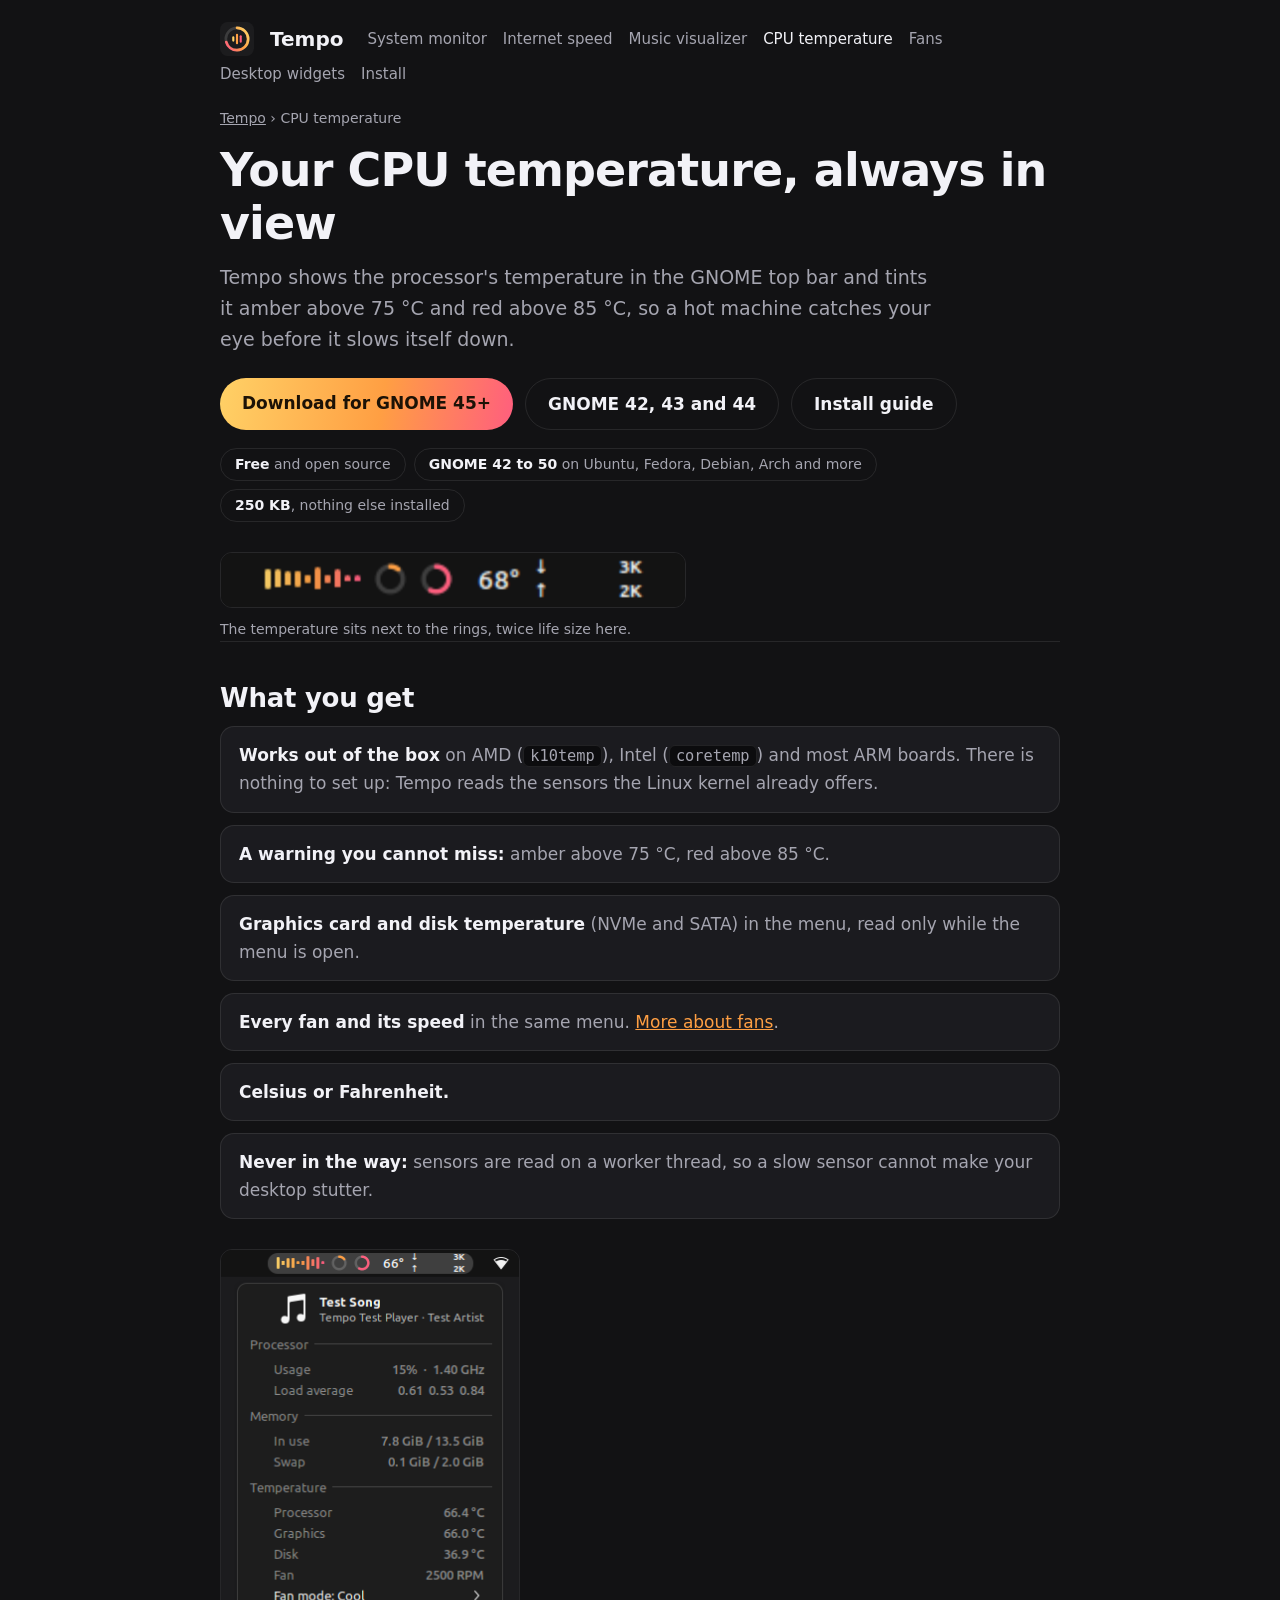
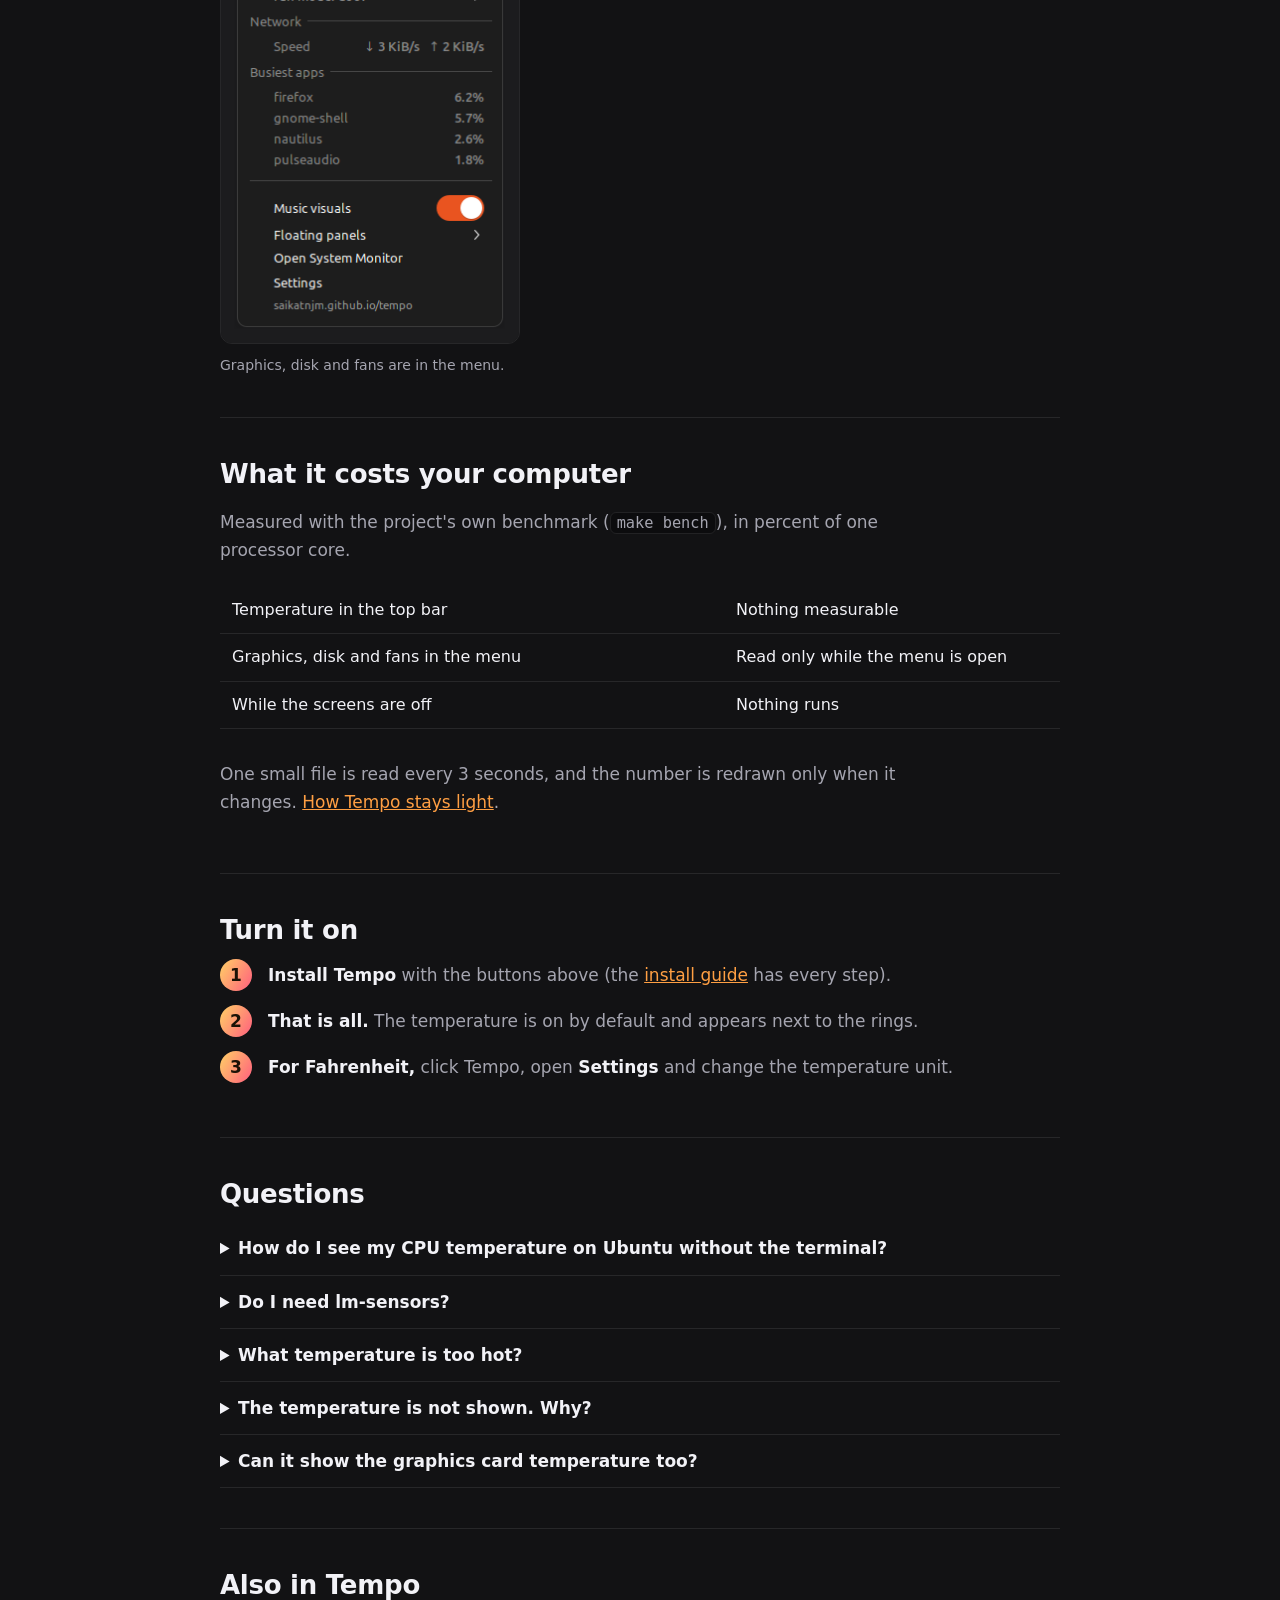
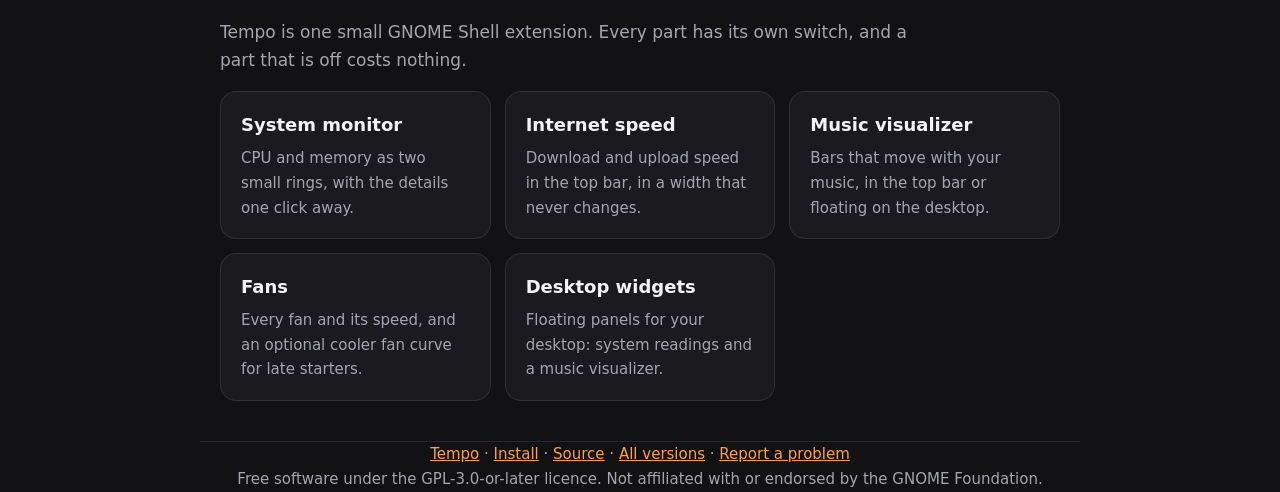
==== docs/cpu-temperature.html @ e10b75ae "Website: Tempo as a super light system monitor, and a page per feature People look for the things Te" ====
<!doctype html>
<html lang="en">
<head>
<meta charset="utf-8">
<meta name="viewport" content="width=device-width, initial-scale=1">
<title>CPU temperature in the GNOME top bar on Linux | Tempo</title>
<meta name="description" content="Show your CPU temperature in the top bar on Ubuntu, Fedora or any Linux with GNOME. AMD, Intel and ARM, with graphics and disk temperature one click away.">
<meta name="google-site-verification" content="RF5trxrdZtkytEnmTEsT2Wl1QqtxB0JtmKpjnZm3wFc">
<link rel="canonical" href="https://saikatnjm.github.io/tempo/cpu-temperature.html">
<meta property="og:type" content="website">
<meta property="og:site_name" content="Tempo">
<meta property="og:title" content="CPU temperature in the GNOME top bar on Linux | Tempo">
<meta property="og:description" content="Show your CPU temperature in the top bar on Ubuntu, Fedora or any Linux with GNOME. AMD, Intel and ARM, with graphics and disk temperature one click away.">
<meta property="og:url" content="https://saikatnjm.github.io/tempo/cpu-temperature.html">
<meta property="og:image" content="https://saikatnjm.github.io/tempo/assets/social-card.png">
<meta property="og:image:width" content="1200">
<meta property="og:image:height" content="630">
<meta property="og:image:alt" content="Tempo: a super light system monitor for the GNOME top bar">
<meta name="twitter:card" content="summary_large_image">
<link rel="icon" type="image/svg+xml" href="assets/logo.svg">
<link rel="stylesheet" href="assets/site.css">
<script type="application/ld+json">
{
 "@context": "https://schema.org",
 "@graph": [
  {
   "@type": "SoftwareApplication",
   "name": "Tempo",
   "description": "A super light system monitor for the GNOME top bar on Linux: CPU and memory rings, temperature, internet speed and fans, with a music visualizer and desktop widgets when you want them.",
   "applicationCategory": "UtilitiesApplication",
   "applicationSubCategory": "System monitor",
   "operatingSystem": "Linux with the GNOME desktop (GNOME Shell 42 to 50)",
   "softwareVersion": "1.2.0",
   "offers": {
    "@type": "Offer",
    "price": "0",
    "priceCurrency": "USD"
   },
   "isAccessibleForFree": true,
   "license": "https://www.gnu.org/licenses/gpl-3.0.html",
   "url": "https://saikatnjm.github.io/tempo/",
   "downloadUrl": "https://github.com/saikatnjm/tempo/releases/latest",
   "codeRepository": "https://github.com/saikatnjm/tempo",
   "image": "https://saikatnjm.github.io/tempo/assets/social-card.png",
   "screenshot": "https://saikatnjm.github.io/tempo/assets/float-both.png"
  },
  {
   "@type": "BreadcrumbList",
   "itemListElement": [
    {
     "@type": "ListItem",
     "position": 1,
     "name": "Tempo",
     "item": "https://saikatnjm.github.io/tempo/"
    },
    {
     "@type": "ListItem",
     "position": 2,
     "name": "CPU temperature",
     "item": "https://saikatnjm.github.io/tempo/cpu-temperature.html"
    }
   ]
  },
  {
   "@type": "FAQPage",
   "mainEntity": [
    {
     "@type": "Question",
     "name": "How do I see my CPU temperature on Ubuntu without the terminal?",
     "acceptedAnswer": {
      "@type": "Answer",
      "text": "Install Tempo. The processor temperature appears in the top bar at once, and stays there. The same works on Fedora, Debian, Arch and any other distribution with GNOME 42 to 50."
     }
    },
    {
     "@type": "Question",
     "name": "Do I need lm-sensors?",
     "acceptedAnswer": {
      "@type": "Answer",
      "text": "No. Tempo reads the temperature files the Linux kernel provides directly, so there is nothing else to install or configure."
     }
    },
    {
     "@type": "Question",
     "name": "What temperature is too hot?",
     "acceptedAnswer": {
      "@type": "Answer",
      "text": "That depends on the processor; most slow themselves down somewhere between 90 and 105 °C. Tempo turns amber at 75 °C and red at 85 °C as a heads-up, not as a verdict."
     }
    },
    {
     "@type": "Question",
     "name": "The temperature is not shown. Why?",
     "acceptedAnswer": {
      "@type": "Answer",
      "text": "Your computer has no temperature sensor Tempo recognises yet. Please open an issue on GitHub with the output of grep . /sys/class/hwmon/hwmon*/name and it can be added."
     }
    },
    {
     "@type": "Question",
     "name": "Can it show the graphics card temperature too?",
     "acceptedAnswer": {
      "@type": "Answer",
      "text": "Yes, in the menu, together with the disk temperature and the fans, where the kernel reports them (AMD and Intel graphics, and Nouveau)."
     }
    }
   ]
  }
 ]
}
</script>
</head>
<body>
<!-- Made by tools/site.py. Change the texts there, not here. -->
<div class="wrap">
<nav aria-label="Tempo">
  <img src="assets/logo.svg" alt="" width="34" height="34">
  <a class="home" href="./">Tempo</a>
  <a href="system-monitor.html">System monitor</a>
  <a href="network-speed.html">Internet speed</a>
  <a href="music-visualizer.html">Music visualizer</a>
  <a href="cpu-temperature.html" aria-current="page">CPU temperature</a>
  <a href="fan-control.html">Fans</a>
  <a href="desktop-widgets.html">Desktop widgets</a>
  <a href="install.html">Install</a>
</nav>
<p class="crumbs"><a href="./">Tempo</a> › CPU temperature</p>

<h1>Your CPU temperature, always in view</h1>
<p class="lead">Tempo shows the processor's temperature in the GNOME top bar and tints it amber above 75 °C and red above 85 °C, so a hot machine catches your eye before it slows itself down.</p>
<div class="buttons">
  <a class="button primary" href="https://github.com/saikatnjm/tempo/releases/latest/download/tempo-gnome45-plus.shell-extension.zip">Download for GNOME 45+</a>
  <a class="button" href="https://github.com/saikatnjm/tempo/releases/latest/download/tempo-gnome42-44.shell-extension.zip">GNOME 42, 43 and 44</a>
  <a class="button" href="install.html">Install guide</a>
</div>
<ul class="facts">
  <li><b>Free</b> and open source</li>
  <li><b>GNOME 42 to 50</b> on Ubuntu, Fedora, Debian, Arch and more</li>
  <li><b>250 KB</b>, nothing else installed</li>
</ul>
<figure><img src="assets/bar-ember.png" width="466" alt="Tempo in the top bar, showing 66 degrees next to the two rings"><figcaption>The temperature sits next to the rings, twice life size here.</figcaption></figure>

<section>
  <h2>What you get</h2>
  <ul class="points">
    <li><b>Works out of the box</b> on AMD (<code>k10temp</code>), Intel (<code>coretemp</code>) and most ARM boards. There is nothing to set up: Tempo reads the sensors the Linux kernel already offers.</li>
    <li><b>A warning you cannot miss:</b> amber above 75 °C, red above 85 °C.</li>
    <li><b>Graphics card and disk temperature</b> (NVMe and SATA) in the menu, read only while the menu is open.</li>
    <li><b>Every fan and its speed</b> in the same menu. <a href="fan-control.html">More about fans</a>.</li>
    <li><b>Celsius or Fahrenheit.</b></li>
    <li><b>Never in the way:</b> sensors are read on a worker thread, so a slow sensor cannot make your desktop stutter.</li>
  </ul>
  <div class="pair">
<figure><img src="assets/menu.png" width="300" alt="Tempo&#x27;s menu with processor, graphics and disk temperature and the fan speed" loading="lazy"><figcaption>Graphics, disk and fans are in the menu.</figcaption></figure>
</div>
</section>

<section>
  <h2>What it costs your computer</h2>
  <p>Measured with the project's own benchmark (<code>make bench</code>), in percent of one processor core.</p>
  <div class="scroll">
  <table>
    <tbody>
      <tr><td>Temperature in the top bar</td><td>Nothing measurable</td></tr>
      <tr><td>Graphics, disk and fans in the menu</td><td>Read only while the menu is open</td></tr>
      <tr><td>While the screens are off</td><td>Nothing runs</td></tr>
    </tbody>
  </table>
  </div>
  <p>One small file is read every 3 seconds, and the number is redrawn only when it changes. <a href="./#light">How Tempo stays light</a>.</p>
</section>

<section>
  <h2>Turn it on</h2>
  <ol class="steps">
    <li><b>Install Tempo</b> with the buttons above (the <a href="install.html">install guide</a> has every step).</li>
    <li><b>That is all.</b> The temperature is on by default and appears next to the rings.</li>
    <li><b>For Fahrenheit,</b> click Tempo, open <b>Settings</b> and change the temperature unit.</li>
  </ol>
</section>

<section>
  <h2>Questions</h2>
  <details><summary>How do I see my CPU temperature on Ubuntu without the terminal?</summary><p>Install Tempo. The processor temperature appears in the top bar at once, and stays there. The same works on Fedora, Debian, Arch and any other distribution with GNOME 42 to 50.</p></details>
  <details><summary>Do I need lm-sensors?</summary><p>No. Tempo reads the temperature files the Linux kernel provides directly, so there is nothing else to install or configure.</p></details>
  <details><summary>What temperature is too hot?</summary><p>That depends on the processor; most slow themselves down somewhere between 90 and 105 °C. Tempo turns amber at 75 °C and red at 85 °C as a heads-up, not as a verdict.</p></details>
  <details><summary>The temperature is not shown. Why?</summary><p>Your computer has no temperature sensor Tempo recognises yet. Please open an issue on GitHub with the output of grep . /sys/class/hwmon/hwmon*/name and it can be added.</p></details>
  <details><summary>Can it show the graphics card temperature too?</summary><p>Yes, in the menu, together with the disk temperature and the fans, where the kernel reports them (AMD and Intel graphics, and Nouveau).</p></details>
</section>

<section>
  <h2>Also in Tempo</h2>
  <p>Tempo is one small GNOME Shell extension. Every part has its own switch, and a part that is off costs nothing.</p>
  <div class="grid">
    <a class="card" href="system-monitor.html"><h3>System monitor</h3><p>CPU and memory as two small rings, with the details one click away.</p></a>
    <a class="card" href="network-speed.html"><h3>Internet speed</h3><p>Download and upload speed in the top bar, in a width that never changes.</p></a>
    <a class="card" href="music-visualizer.html"><h3>Music visualizer</h3><p>Bars that move with your music, in the top bar or floating on the desktop.</p></a>
    <a class="card" href="fan-control.html"><h3>Fans</h3><p>Every fan and its speed, and an optional cooler fan curve for late starters.</p></a>
    <a class="card" href="desktop-widgets.html"><h3>Desktop widgets</h3><p>Floating panels for your desktop: system readings and a music visualizer.</p></a>
  </div>
</section>
</div>

<footer class="wrap">
  <a href="./">Tempo</a> ·
  <a href="install.html">Install</a> ·
  <a href="https://github.com/saikatnjm/tempo">Source</a> ·
  <a href="install.html#versions">All versions</a> ·
  <a href="https://github.com/saikatnjm/tempo/issues">Report a problem</a><br>
  Free software under the GPL-3.0-or-later licence. Not affiliated with or endorsed by the GNOME Foundation.
</footer>
</body>
</html>
---- docs/assets/site.css ----
/* Shared by Tempo's feature pages (made by tools/site.py). The home page and the install guide
   carry their own styles; the colours and shapes here match theirs. */
:root {
  --bg: #121214; --surface: #1b1b1f; --line: rgba(255, 255, 255, .09);
  --text: #f2f2f7; --muted: #a5a5b0;
  --p1: #ffd166; --p2: #ff9f43; --p3: #ff5e7e;
}
* { box-sizing: border-box; }
html { scroll-behavior: smooth; }
body {
  margin: 0; background: var(--bg); color: var(--text);
  font: 17px/1.65 Inter, system-ui, -apple-system, "Segoe UI", Roboto, Ubuntu, Cantarell, sans-serif;
}
a { color: var(--p2); }
img { max-width: 100%; height: auto; }
.wrap { max-width: 880px; margin: 0 auto; padding: 0 20px; }

nav { display: flex; align-items: center; gap: 6px 16px; padding: 22px 0 6px; flex-wrap: wrap; }
nav img { width: 34px; height: 34px; }
nav a { color: var(--muted); text-decoration: none; font-size: 15px; }
nav a:hover, nav a[aria-current="page"] { color: var(--text); }
nav a.home { color: var(--text); font-weight: 700; font-size: 20px; margin-right: 8px; }
nav .spacer { flex: 1; }
.crumbs { color: var(--muted); font-size: 14px; margin: 14px 0 0; }
.crumbs a { color: var(--muted); }

h1 { font-size: clamp(32px, 6vw, 46px); line-height: 1.15; margin: 14px 0 12px; letter-spacing: -.02em; }
h2 { font-size: 26px; line-height: 1.25; margin: 0 0 12px; letter-spacing: -.01em; }
h3 { font-size: 18px; margin: 0 0 6px; }
.lead { color: var(--muted); font-size: 19px; margin: 0 0 22px; max-width: 720px; }
section { padding: 40px 0; border-top: 1px solid var(--line); }
section > p { color: var(--muted); max-width: 720px; }

.buttons { display: flex; gap: 12px; flex-wrap: wrap; margin: 18px 0 8px; }
.button {
  display: inline-block; padding: 11px 22px; border-radius: 999px; font-weight: 600;
  text-decoration: none; border: 1px solid var(--line); color: var(--text);
}
.button.primary { background: linear-gradient(100deg, var(--p1), var(--p2) 55%, var(--p3)); color: #1c1206; border: 0; }
.note { color: var(--muted); font-size: 15px; }

.facts { display: flex; flex-wrap: wrap; gap: 8px; padding: 0; margin: 18px 0 0; list-style: none; }
.facts li { border: 1px solid var(--line); border-radius: 999px; padding: 4px 14px; font-size: 14px; color: var(--muted); }
.facts b { color: var(--text); }

figure { margin: 30px 0 0; }
figure img { border-radius: 12px; border: 1px solid var(--line); display: block; }
figcaption { color: var(--muted); font-size: 14px; margin-top: 10px; }
.pair { display: grid; grid-template-columns: repeat(auto-fit, minmax(260px, 1fr)); gap: 16px; align-items: start; }

ul.points { padding: 0; margin: 0; list-style: none; display: grid; gap: 12px; }
ul.points li { background: var(--surface); border: 1px solid var(--line); border-radius: 14px; padding: 14px 18px; color: var(--muted); }
ul.points b { color: var(--text); }

table { width: 100%; border-collapse: collapse; font-size: 16px; margin: 6px 0 14px; }
th, td { text-align: left; padding: 10px 12px; border-bottom: 1px solid var(--line); vertical-align: top; }
th { color: var(--muted); font-weight: 600; }
td:first-child { width: 60%; }
.scroll { overflow-x: auto; }

ol.steps { padding-left: 0; list-style: none; counter-reset: step; margin: 0; }
ol.steps > li { counter-increment: step; position: relative; padding: 2px 0 16px 48px; color: var(--muted); }
ol.steps > li b { color: var(--text); }
ol.steps > li::before {
  content: counter(step); position: absolute; left: 0; top: 0; width: 32px; height: 32px; border-radius: 50%;
  background: linear-gradient(120deg, var(--p1), var(--p3)); color: #1c1206; font-weight: 700;
  display: flex; align-items: center; justify-content: center;
}
code { font-family: ui-monospace, "JetBrains Mono", "DejaVu Sans Mono", Menlo, monospace; }
p code, li code, td code {
  background: #0c0c0e; border: 1px solid var(--line); border-radius: 6px; padding: 1px 6px; font-size: .9em;
  overflow-wrap: anywhere;
}

details { border-bottom: 1px solid var(--line); padding: 12px 0; }
summary { cursor: pointer; font-weight: 600; }
details p { color: var(--muted); margin: 8px 0 0; }

.grid { display: grid; grid-template-columns: repeat(auto-fit, minmax(240px, 1fr)); gap: 14px; }
a.card { display: block; background: var(--surface); border: 1px solid var(--line); border-radius: 16px; padding: 18px 20px; text-decoration: none; color: var(--text); }
a.card:hover { border-color: rgba(255, 255, 255, .25); }
a.card p { margin: 0; color: var(--muted); font-size: 15px; }

footer { color: var(--muted); font-size: 15px; padding: 36px 0 60px; border-top: 1px solid var(--line); text-align: center; }
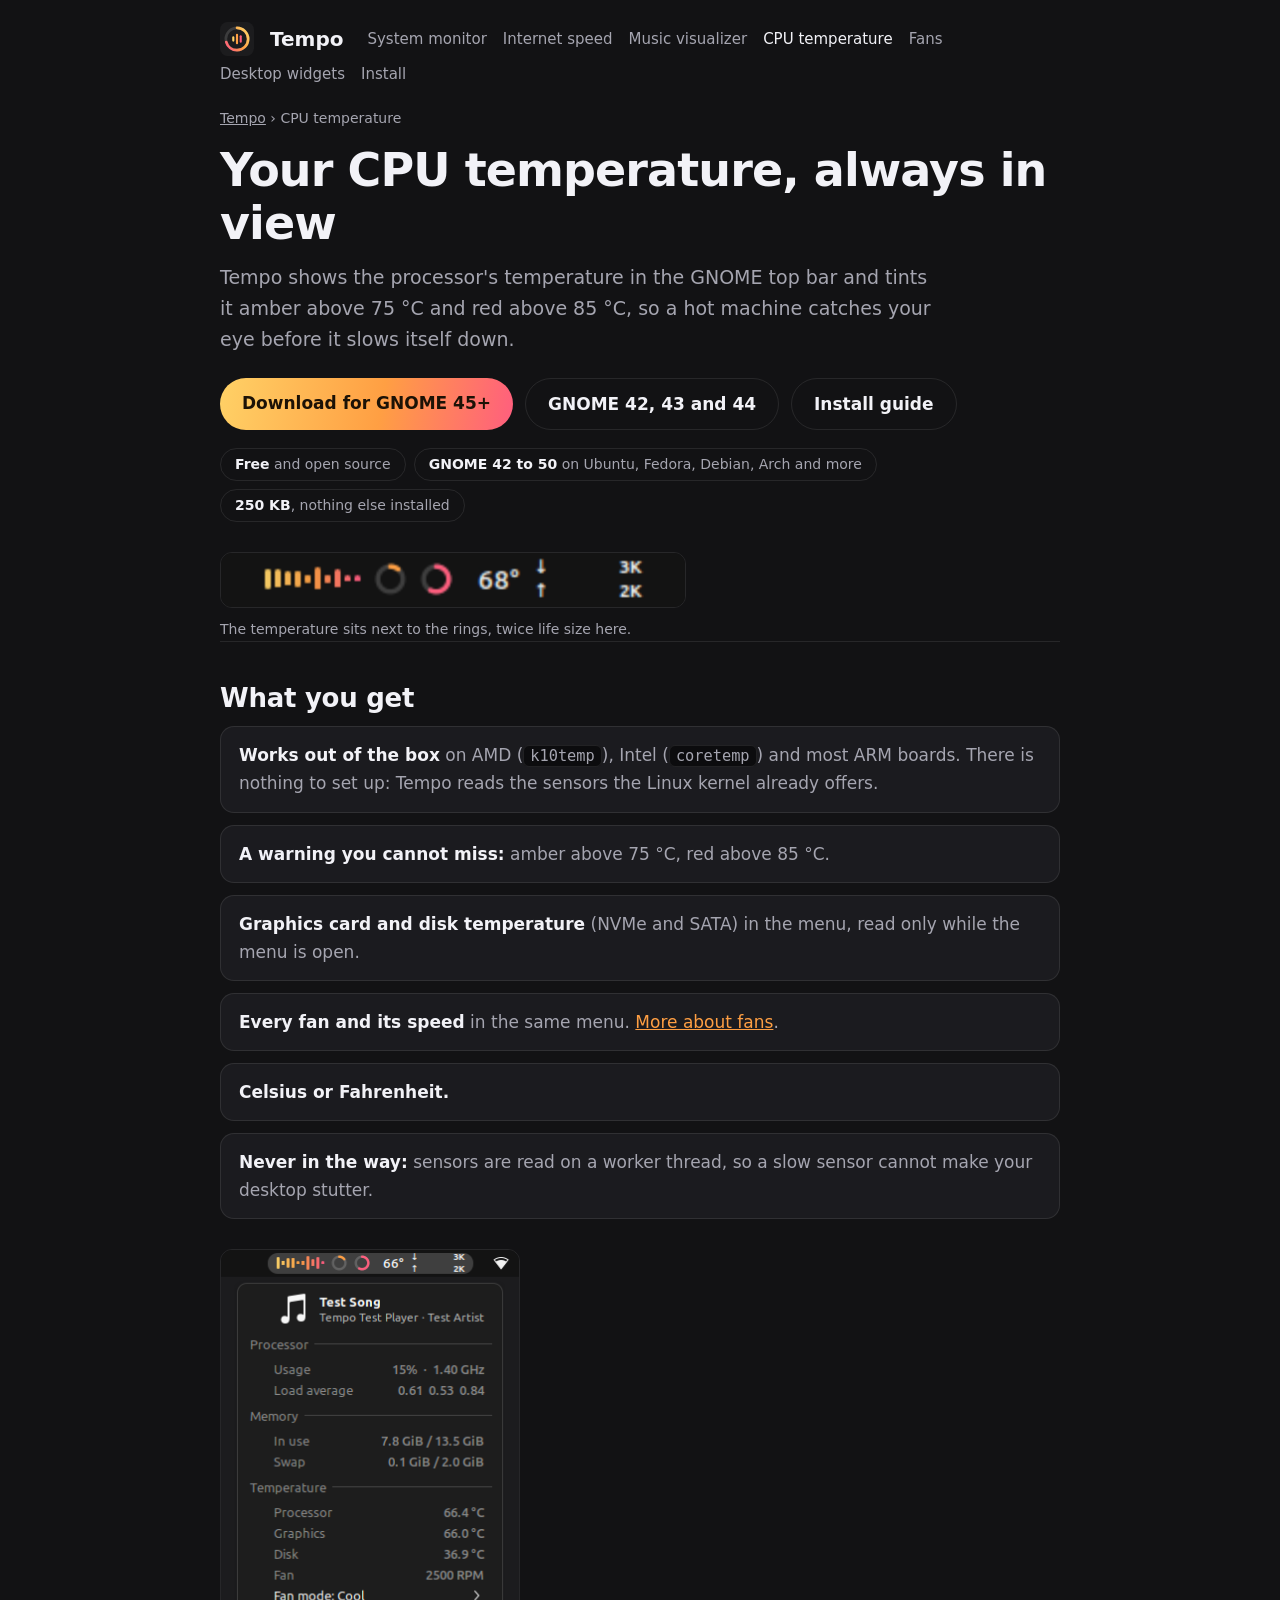
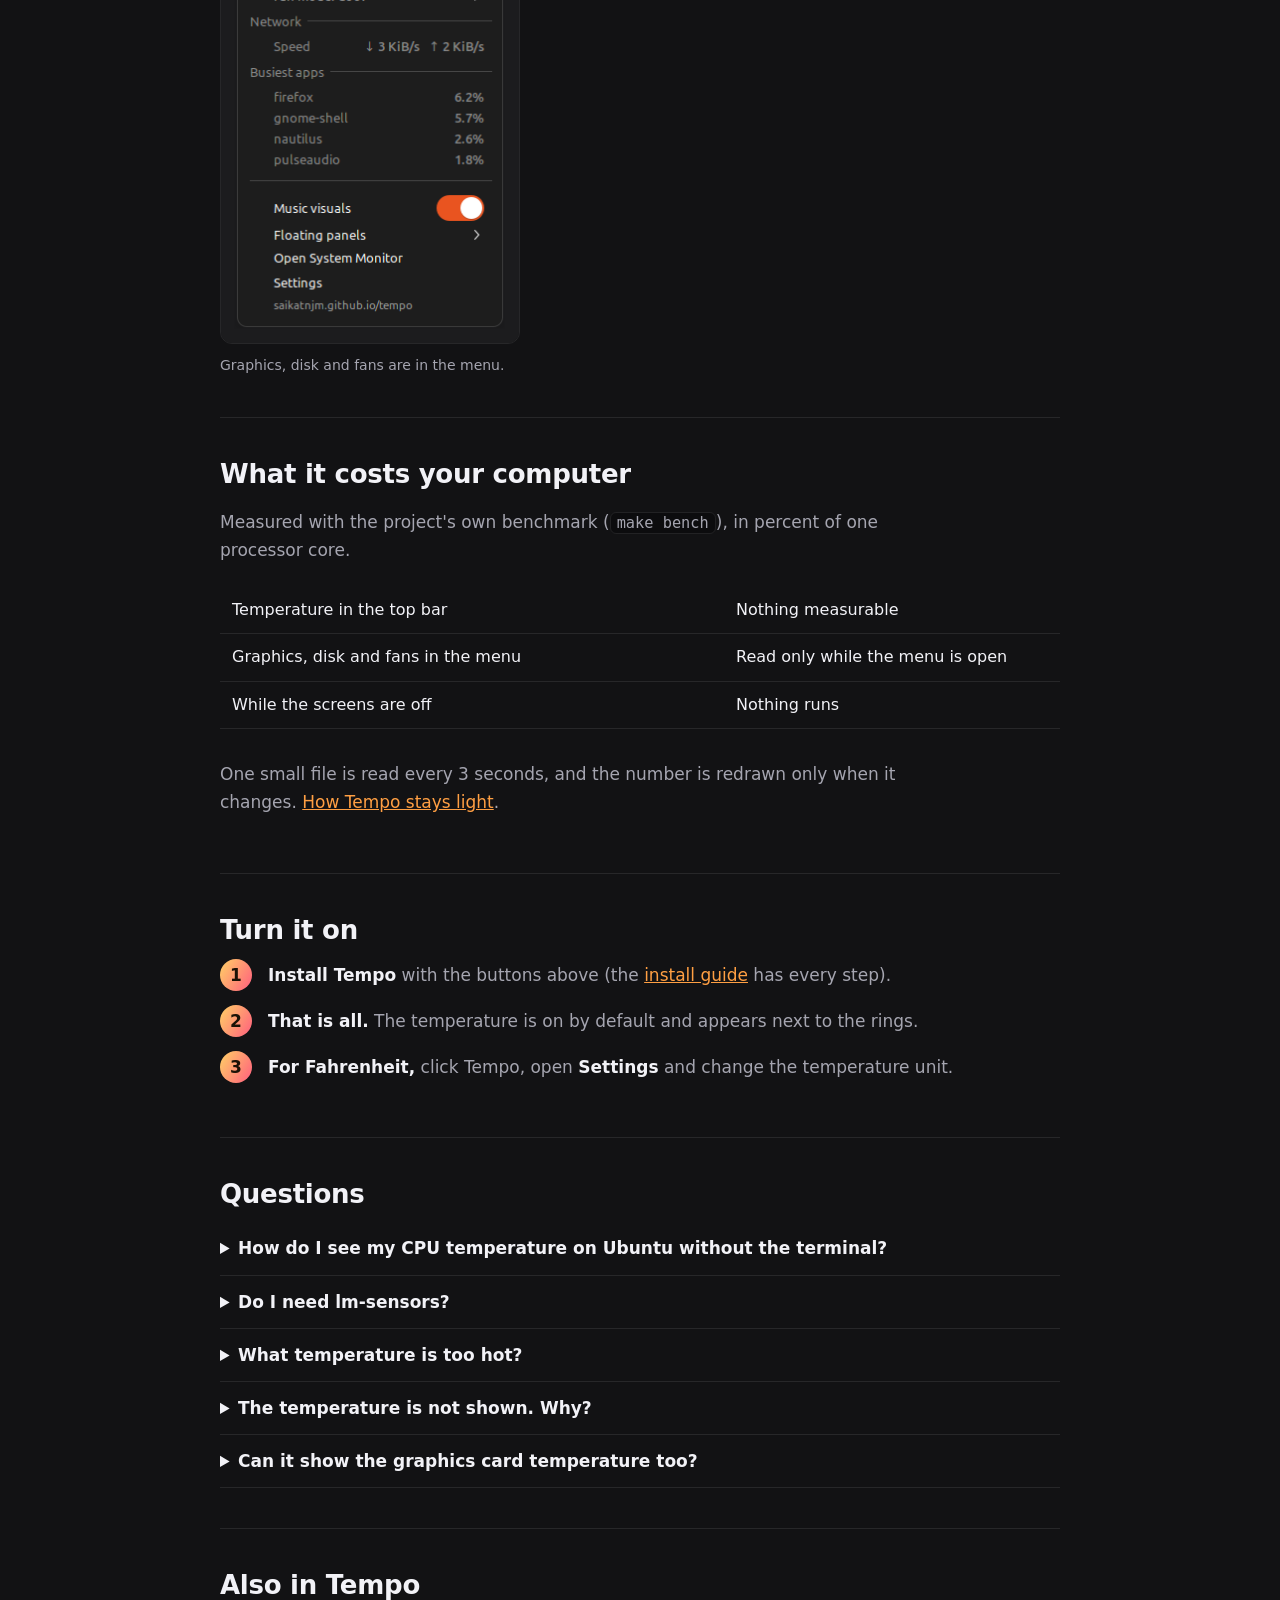
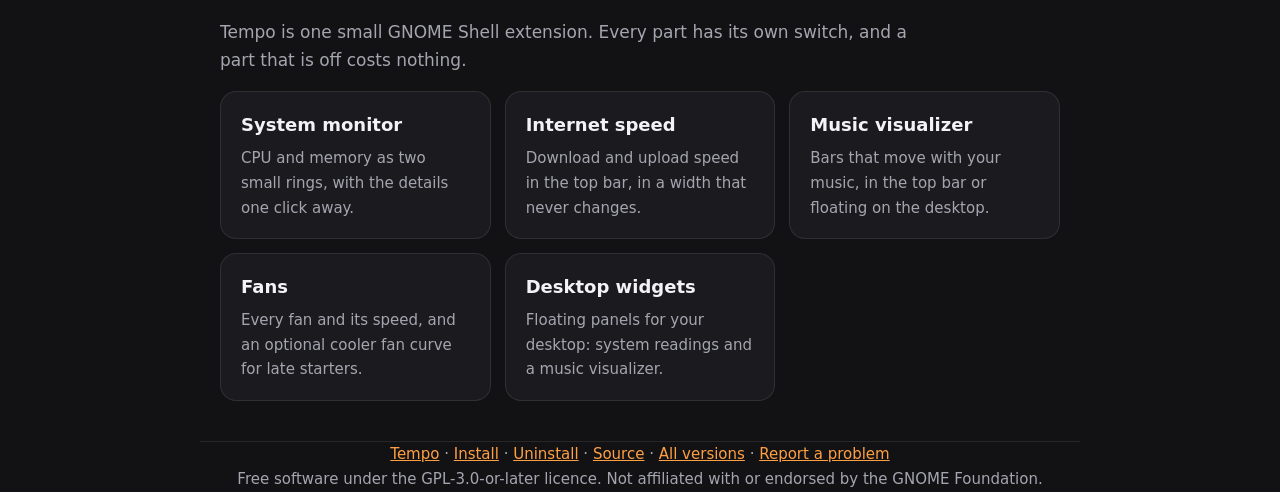
==== commit c52eb066: "Docs: uninstalling gets a section of its own, by that name It was there, but called "Remove" and tuc" ====
--- a/docs/cpu-temperature.html
+++ b/docs/cpu-temperature.html
@@ -204,6 +204,7 @@
 <footer class="wrap">
   <a href="./">Tempo</a> ·
   <a href="install.html">Install</a> ·
+  <a href="install.html#uninstall">Uninstall</a> ·
   <a href="https://github.com/saikatnjm/tempo">Source</a> ·
   <a href="install.html#versions">All versions</a> ·
   <a href="https://github.com/saikatnjm/tempo/issues">Report a problem</a><br>
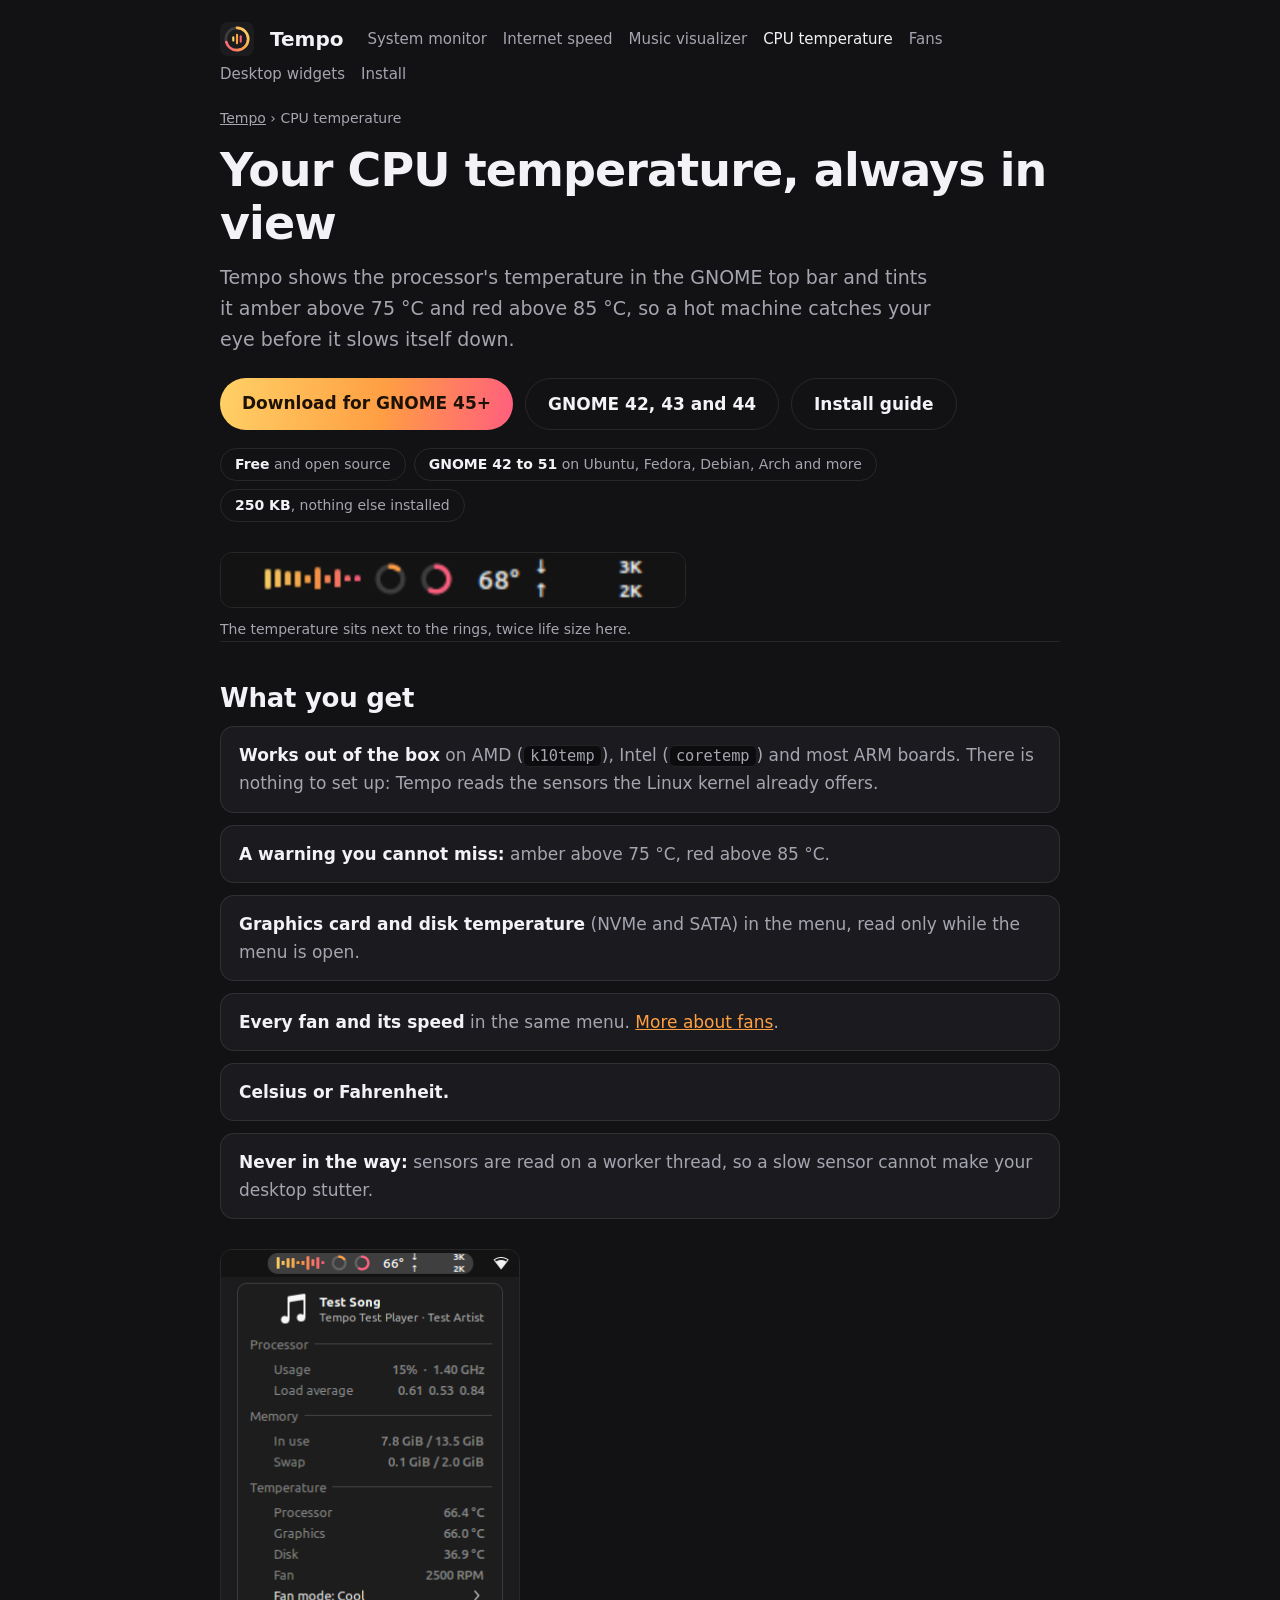
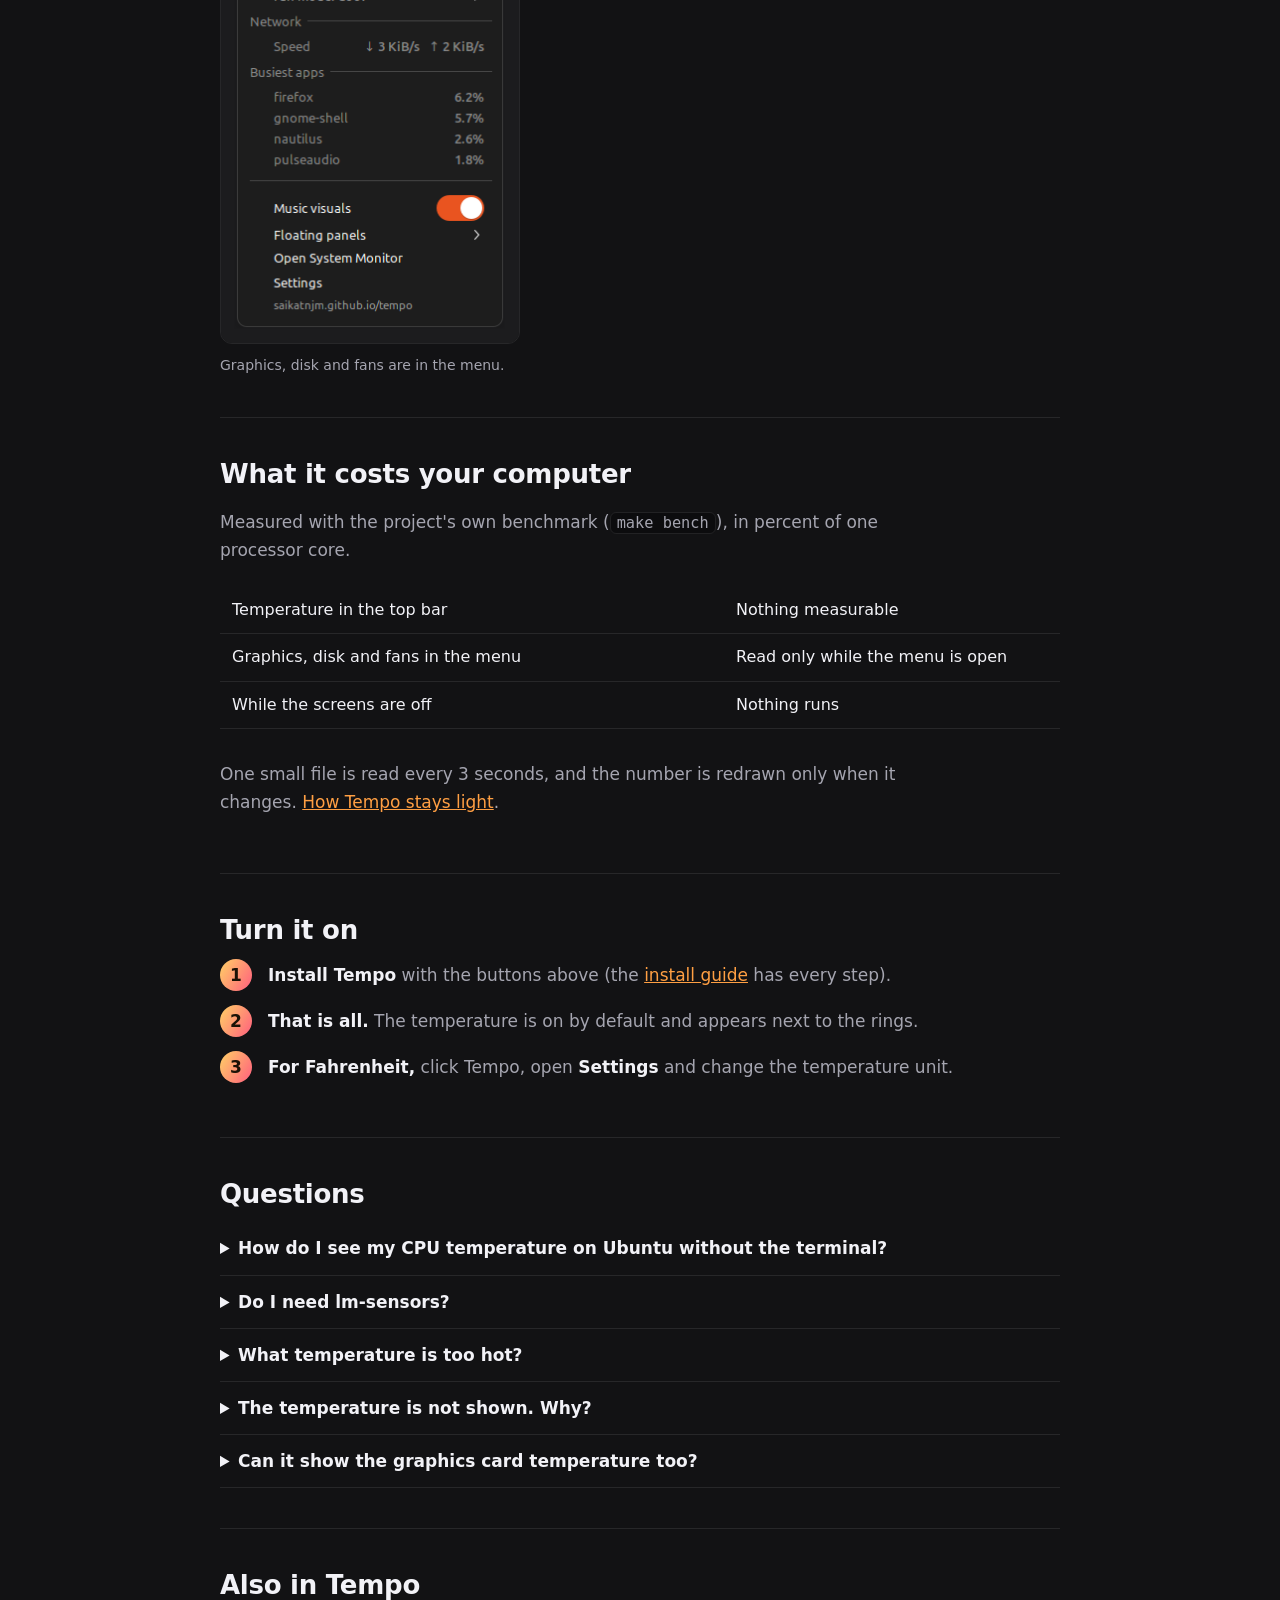
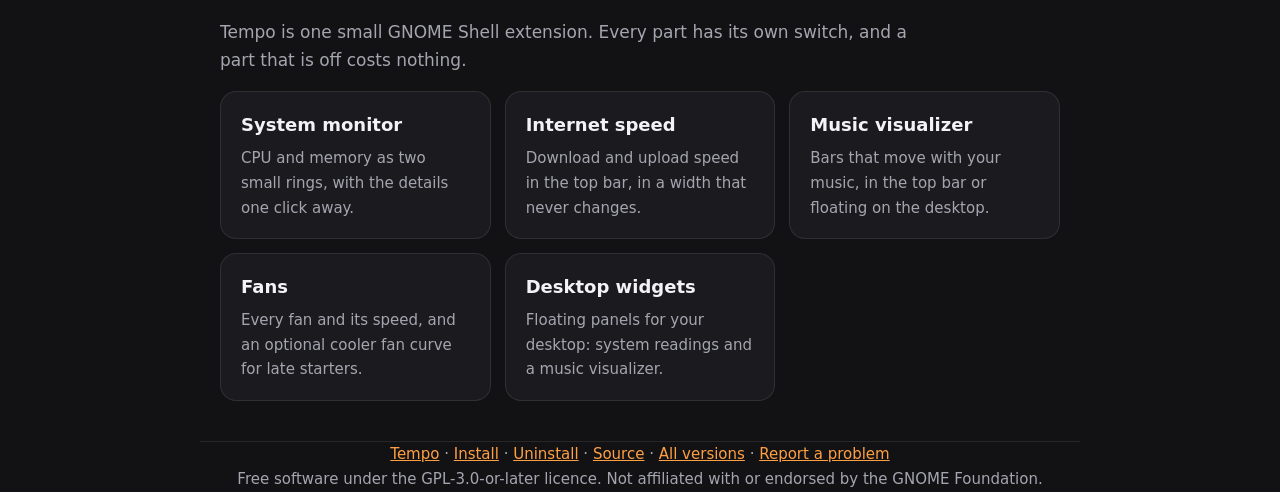
==== commit 66a30f71: "Website and README: GNOME 51, and how Tempo reads - "GNOME 42 to 51" in the README (badge, sentence," ====
--- a/docs/cpu-temperature.html
+++ b/docs/cpu-temperature.html
@@ -29,7 +29,7 @@
    "description": "A super light system monitor for the GNOME top bar on Linux: CPU and memory rings, temperature, internet speed and fans, with a music visualizer and desktop widgets when you want them.",
    "applicationCategory": "UtilitiesApplication",
    "applicationSubCategory": "System monitor",
-   "operatingSystem": "Linux with the GNOME desktop (GNOME Shell 42 to 50)",
+   "operatingSystem": "Linux with the GNOME desktop (GNOME Shell 42 to 51)",
    "softwareVersion": "1.2.0",
    "offers": {
     "@type": "Offer",
@@ -69,7 +69,7 @@
      "name": "How do I see my CPU temperature on Ubuntu without the terminal?",
      "acceptedAnswer": {
       "@type": "Answer",
-      "text": "Install Tempo. The processor temperature appears in the top bar at once, and stays there. The same works on Fedora, Debian, Arch and any other distribution with GNOME 42 to 50."
+      "text": "Install Tempo. The processor temperature appears in the top bar at once, and stays there. The same works on Fedora, Debian, Arch and any other distribution with GNOME 42 to 51."
      }
     },
     {
@@ -135,7 +135,7 @@
 </div>
 <ul class="facts">
   <li><b>Free</b> and open source</li>
-  <li><b>GNOME 42 to 50</b> on Ubuntu, Fedora, Debian, Arch and more</li>
+  <li><b>GNOME 42 to 51</b> on Ubuntu, Fedora, Debian, Arch and more</li>
   <li><b>250 KB</b>, nothing else installed</li>
 </ul>
 <figure><img src="assets/bar-ember.png" width="466" alt="Tempo in the top bar, showing 66 degrees next to the two rings"><figcaption>The temperature sits next to the rings, twice life size here.</figcaption></figure>
@@ -181,7 +181,7 @@
 
 <section>
   <h2>Questions</h2>
-  <details><summary>How do I see my CPU temperature on Ubuntu without the terminal?</summary><p>Install Tempo. The processor temperature appears in the top bar at once, and stays there. The same works on Fedora, Debian, Arch and any other distribution with GNOME 42 to 50.</p></details>
+  <details><summary>How do I see my CPU temperature on Ubuntu without the terminal?</summary><p>Install Tempo. The processor temperature appears in the top bar at once, and stays there. The same works on Fedora, Debian, Arch and any other distribution with GNOME 42 to 51.</p></details>
   <details><summary>Do I need lm-sensors?</summary><p>No. Tempo reads the temperature files the Linux kernel provides directly, so there is nothing else to install or configure.</p></details>
   <details><summary>What temperature is too hot?</summary><p>That depends on the processor; most slow themselves down somewhere between 90 and 105 °C. Tempo turns amber at 75 °C and red at 85 °C as a heads-up, not as a verdict.</p></details>
   <details><summary>The temperature is not shown. Why?</summary><p>Your computer has no temperature sensor Tempo recognises yet. Please open an issue on GitHub with the output of grep . /sys/class/hwmon/hwmon*/name and it can be added.</p></details>
